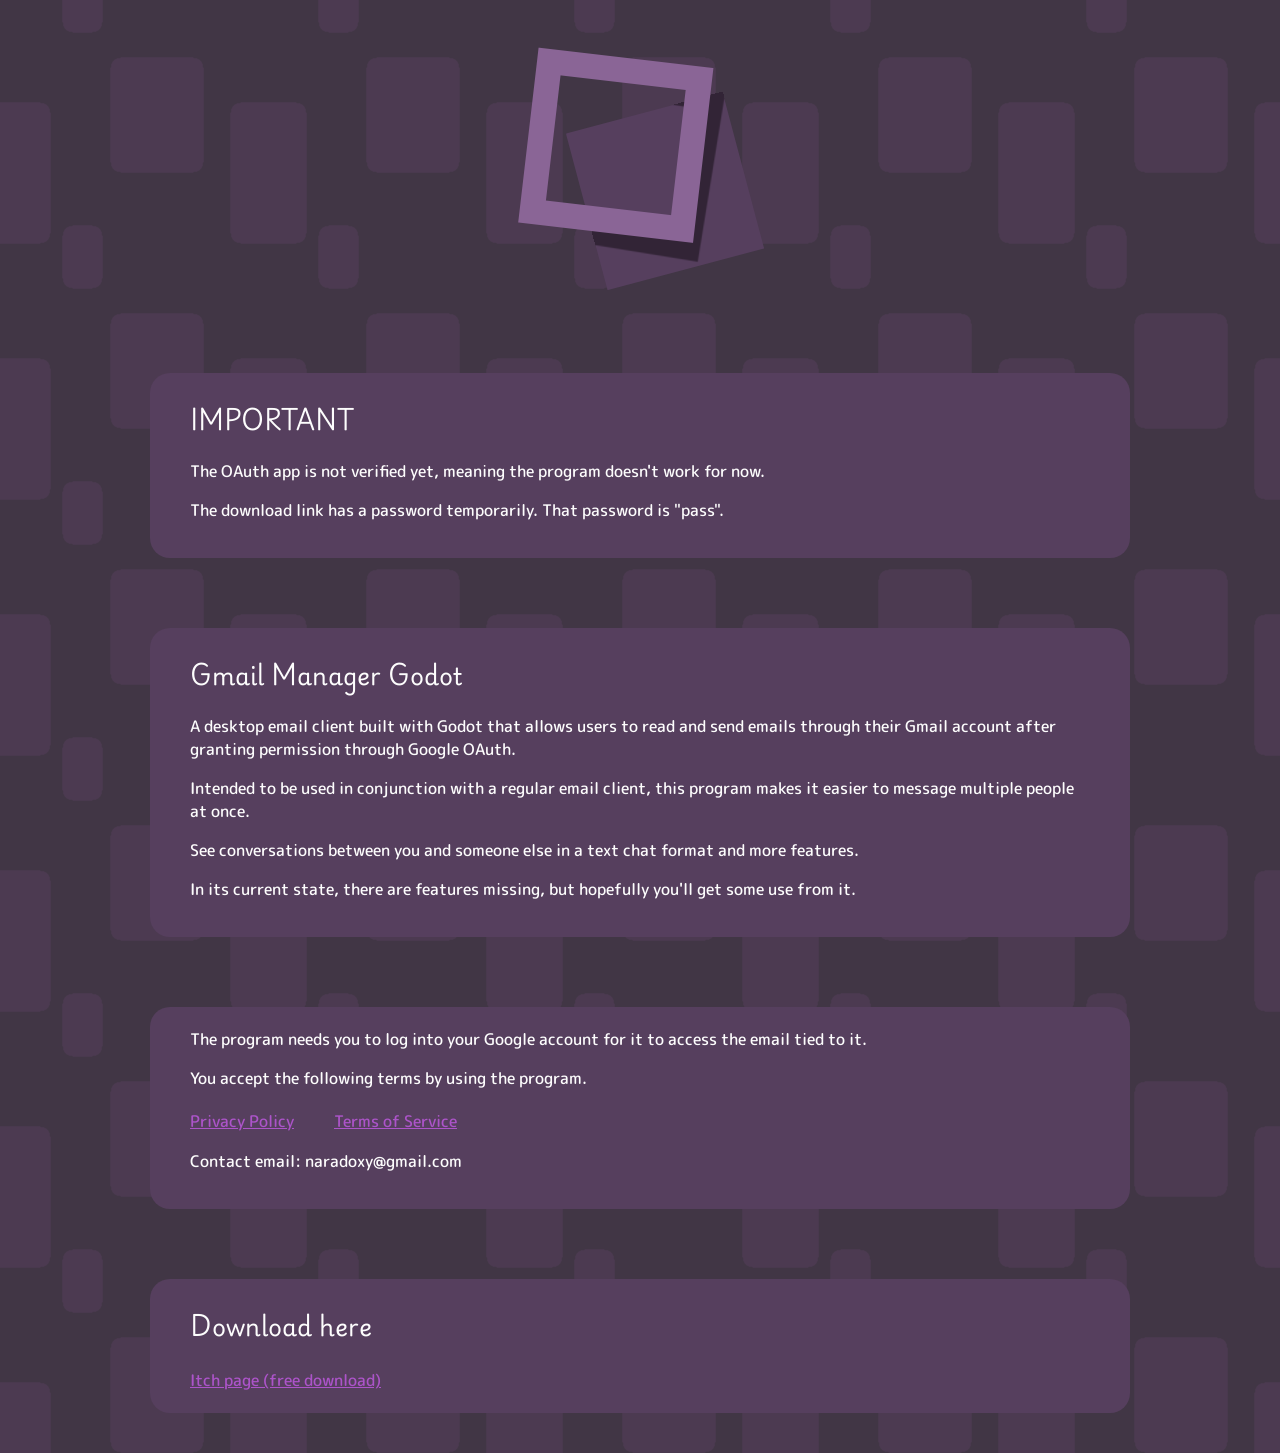
==== docs/index.html @ 77a506f1 "update" ====
<!DOCTYPE html><html><head><title></title><link rel="stylesheet" href="styles.css"><link rel="icon" href="images/icon.png" type="image/png"><link rel="preconnect" href="https://fonts.googleapis.com"><link rel="preconnect" href="https://fonts.gstatic.com" crossorigin><link href="https://fonts.googleapis.com/css2?family=M+PLUS+Rounded+1c:wght@500&amp;family=Playwrite+DE+Grund&amp;display=swap" rel="stylesheet"><script>window.addEventListener('scroll', () => {
  document.documentElement.style.setProperty('--scroll', window.scrollY + 'px');
});</script></head><body><header><a href="index"><img src="images/icon.png" alt="icon"></a></header><div class="box"><h2>IMPORTANT</h2><p>The OAuth app is not verified yet, meaning the program doesn't work for now.</p><p>The download link has a password temporarily. That password is "pass".</p></div><div class="box"><h2>Gmail Manager Godot</h2><p>A desktop email client built with Godot that allows users to read and send emails through their Gmail account after granting permission through Google OAuth.</p><p></p><p>Intended to be used in conjunction with a regular email client, this program makes it easier to message multiple people at once.</p><p>See conversations between you and someone else in a text chat format and more features.</p><p>In its current state, there are features missing, but hopefully you'll get some use from it.</p></div><div class="box"><p>The program needs you to log into your Google account for it to access the email tied to it.</p><p>You accept the following terms by using the program.</p><a class="bySide" href="pp">Privacy Policy</a><a class="bySide" href="tos">Terms of Service</a><p>Contact email: naradoxy@gmail.com</p></div><div class="box"><h2>Download here</h2><a href="https://naradoxy.itch.io/gmail-manager-godot">Itch page (free download)</a></div></body></html>
---- docs/styles.css ----
body {
  background-image: url("images/background.png");
  background-position: center calc(var(--scroll) * 0.5);

  font-family: "Playwrite DE Grund", cursive;
  font-optical-sizing: auto;
  font-weight: 400;
  font-style: normal;

  color: #fdfdfd;
  padding: 2rem;
}

p {
  font-family: "M PLUS Rounded 1c", sans-serif;
  font-weight: 500;
}

header {
  margin: 0px auto 20px;
  text-align: center;
}

.box {
  width: 900px;
  margin: auto;
  margin-top: 70px;
  background: #563F5E;
  padding: 5px 40px 20px; /*top, sides, bottom*/
  border-radius: 20px;
}
.container {
  display: flex;
  margin: auto;
  align-items: center;
  width: 90%;
  flex-wrap: wrap;
  justify-content: center;
}
.container .box {
  margin: auto;
  margin-top: 70px;
  max-width: 55%;
}



img {
  border-radius: 8px;
  margin: 0 auto;
}
.face {
  width: 400px;
}
.ss {
  margin: 30px auto;
  margin-top: 70px;
  max-width: 40%;
}
video {
  border-radius: 8px;
  margin: 30px auto;
  margin-top: 70px;
  max-width: 50%;
}
video.big {
  max-width: 60%;
}


.project {
  width: 1100px;
  margin: auto;
  margin-top: 70px;
  background: #563F5E;
  padding: 25px;
  border-radius: 20px;
  color: #fdfdfd;
  display: flex;
  text-decoration: none;
  justify-content: space-around;
  gap: 8%;
}
.project div {
  width: 50%;
  margin: 0, 20px;
  float: left;
  flex-grow: 2;
}
.project img {
  width: 40%;
  margin: 0, 20px;
  float: left;
}
.project video {
  width: 40%;
  margin: 0, 20px;
  float: left;
}
.project:hover {
  background: -webkit-linear-gradient(100deg, #ffffff6b 0%, #dbb6ff63 100%);
  color: #eddaff;
}



.box a {
  font-family: "M PLUS Rounded 1c", sans-serif;
  font-weight: 500;
  color: #ac54c9;
}
.box a:hover {
  color: #A73BCC;
}

.bySide {
  display: inline-block;
  margin-right: 40px;
}
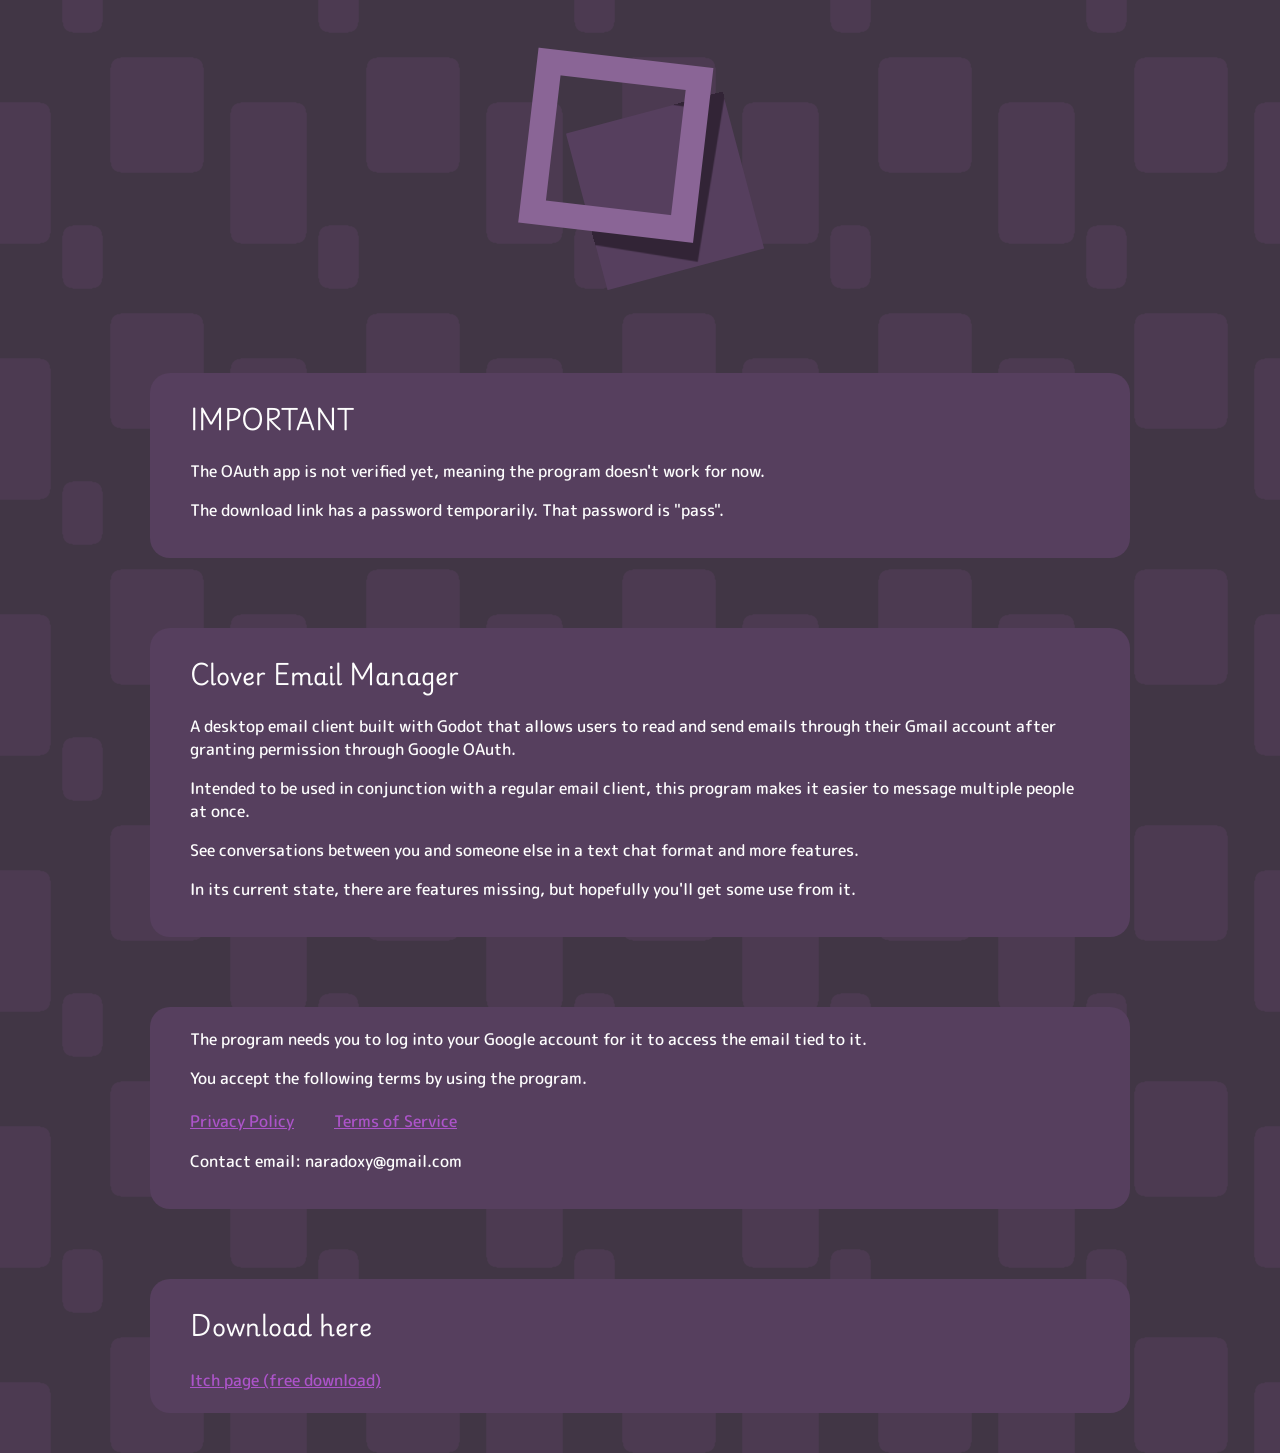
==== commit 2e7b5be5: "renamed" ====
--- a/docs/index.html
+++ b/docs/index.html
@@ -1,3 +1,3 @@
-<!DOCTYPE html><html><head><title></title><link rel="stylesheet" href="styles.css"><link rel="icon" href="images/icon.png" type="image/png"><link rel="preconnect" href="https://fonts.googleapis.com"><link rel="preconnect" href="https://fonts.gstatic.com" crossorigin><link href="https://fonts.googleapis.com/css2?family=M+PLUS+Rounded+1c:wght@500&amp;family=Playwrite+DE+Grund&amp;display=swap" rel="stylesheet"><script>window.addEventListener('scroll', () => {
+<!DOCTYPE html><html><head><title></title><meta name="google-site-verification" content="AZbp1w3eivu1CQfqSzY0qbCKwZQZu2Mw78hYR19XFjc"><link rel="stylesheet" href="styles.css"><link rel="icon" href="images/icon.png" type="image/png"><link rel="preconnect" href="https://fonts.googleapis.com"><link rel="preconnect" href="https://fonts.gstatic.com" crossorigin><link href="https://fonts.googleapis.com/css2?family=M+PLUS+Rounded+1c:wght@500&amp;family=Playwrite+DE+Grund&amp;display=swap" rel="stylesheet"><script>window.addEventListener('scroll', () => {
   document.documentElement.style.setProperty('--scroll', window.scrollY + 'px');
-});</script></head><body><header><a href="index"><img src="images/icon.png" alt="icon"></a></header><div class="box"><h2>IMPORTANT</h2><p>The OAuth app is not verified yet, meaning the program doesn't work for now.</p><p>The download link has a password temporarily. That password is "pass".</p></div><div class="box"><h2>Gmail Manager Godot</h2><p>A desktop email client built with Godot that allows users to read and send emails through their Gmail account after granting permission through Google OAuth.</p><p></p><p>Intended to be used in conjunction with a regular email client, this program makes it easier to message multiple people at once.</p><p>See conversations between you and someone else in a text chat format and more features.</p><p>In its current state, there are features missing, but hopefully you'll get some use from it.</p></div><div class="box"><p>The program needs you to log into your Google account for it to access the email tied to it.</p><p>You accept the following terms by using the program.</p><a class="bySide" href="pp">Privacy Policy</a><a class="bySide" href="tos">Terms of Service</a><p>Contact email: naradoxy@gmail.com</p></div><div class="box"><h2>Download here</h2><a href="https://naradoxy.itch.io/gmail-manager-godot">Itch page (free download)</a></div></body></html>+});</script></head><body><header><a href="index"><img src="images/icon.png" alt="icon"></a></header><div class="box"><h2>IMPORTANT</h2><p>The OAuth app is not verified yet, meaning the program doesn't work for now.</p><p>The download link has a password temporarily. That password is "pass".</p></div><div class="box"><h2>Clover Email Manager</h2><p>A desktop email client built with Godot that allows users to read and send emails through their Gmail account after granting permission through Google OAuth.</p><p></p><p>Intended to be used in conjunction with a regular email client, this program makes it easier to message multiple people at once.</p><p>See conversations between you and someone else in a text chat format and more features.</p><p>In its current state, there are features missing, but hopefully you'll get some use from it.</p></div><div class="box"><p>The program needs you to log into your Google account for it to access the email tied to it.</p><p>You accept the following terms by using the program.</p><a class="bySide" href="pp">Privacy Policy</a><a class="bySide" href="tos">Terms of Service</a><p>Contact email: naradoxy@gmail.com</p></div><div class="box"><h2>Download here</h2><a href="https://naradoxy.itch.io/gmail-manager-godot">Itch page (free download)</a></div></body></html>
